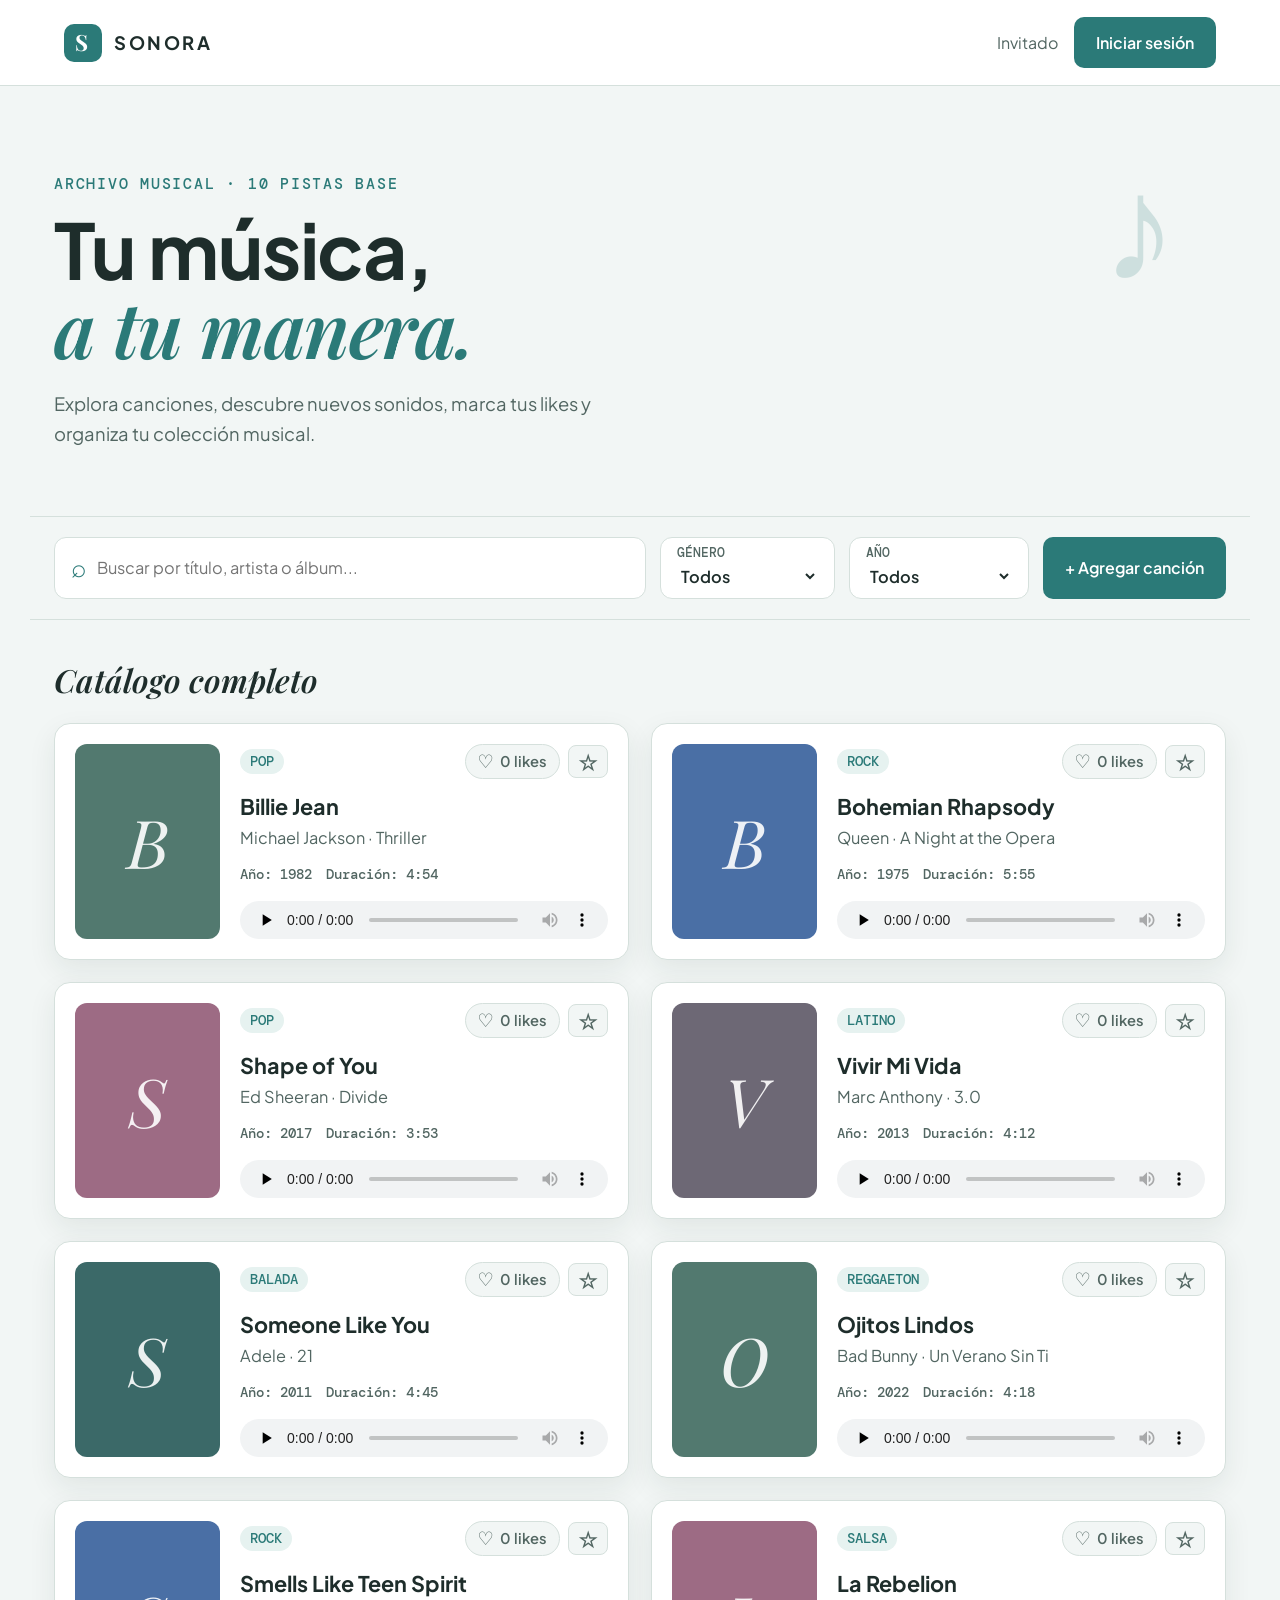
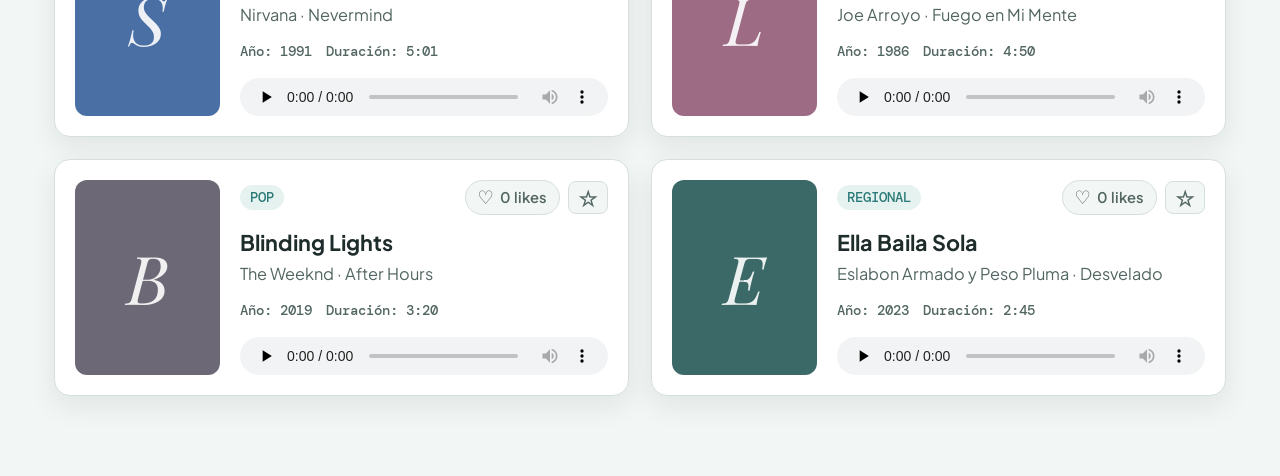
==== index.html @ 6c3dac0b "Agregar entrada para GitHub Pages Co-authored-by: Copilot <223556219+Copilot@users.noreply.github.co" ====
<!DOCTYPE html>
<html lang="es">
<head>
    <meta charset="UTF-8">
    <meta name="viewport" content="width=device-width, initial-scale=1.0">
    <meta http-equiv="refresh" content="0; url=canciones.xml">
    <title>SONORA</title>
</head>
<body>
    <p>Cargando SONORA...</p>
</body>
</html>
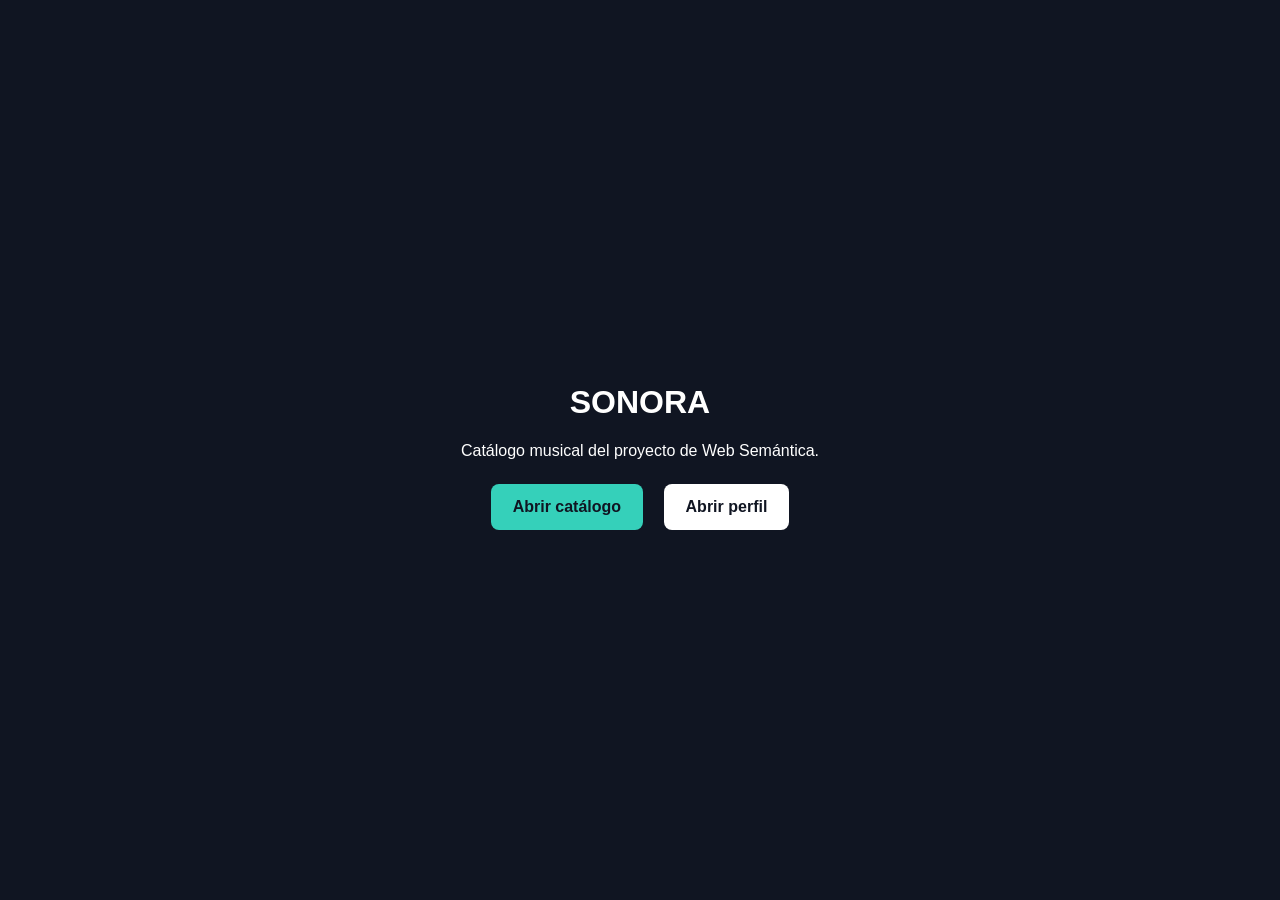
==== commit 96e2828c: "Mejorar entrada del sitio publicado Co-authored-by: Copilot <223556219+Copilot@users.noreply.github." ====
--- a/index.html
+++ b/index.html
@@ -3,10 +3,39 @@
 <head>
     <meta charset="UTF-8">
     <meta name="viewport" content="width=device-width, initial-scale=1.0">
-    <meta http-equiv="refresh" content="0; url=canciones.xml">
-    <title>SONORA</title>
+    <title>SONORA - Catálogo musical</title>
+    <style>
+        body {
+            align-items: center;
+            background: #101522;
+            color: #ffffff;
+            display: flex;
+            font-family: Arial, sans-serif;
+            justify-content: center;
+            margin: 0;
+            min-height: 100vh;
+            text-align: center;
+        }
+        main { max-width: 620px; padding: 32px; }
+        a {
+            background: #35d0ba;
+            border-radius: 8px;
+            color: #101522;
+            display: inline-block;
+            font-weight: bold;
+            margin: 8px;
+            padding: 14px 22px;
+            text-decoration: none;
+        }
+        a.secondary { background: #ffffff; }
+    </style>
 </head>
 <body>
-    <p>Cargando SONORA...</p>
+    <main>
+        <h1>SONORA</h1>
+        <p>Catálogo musical del proyecto de Web Semántica.</p>
+        <a href="canciones.xml?v=6">Abrir catálogo</a>
+        <a class="secondary" href="perfil.html">Abrir perfil</a>
+    </main>
 </body>
 </html>
